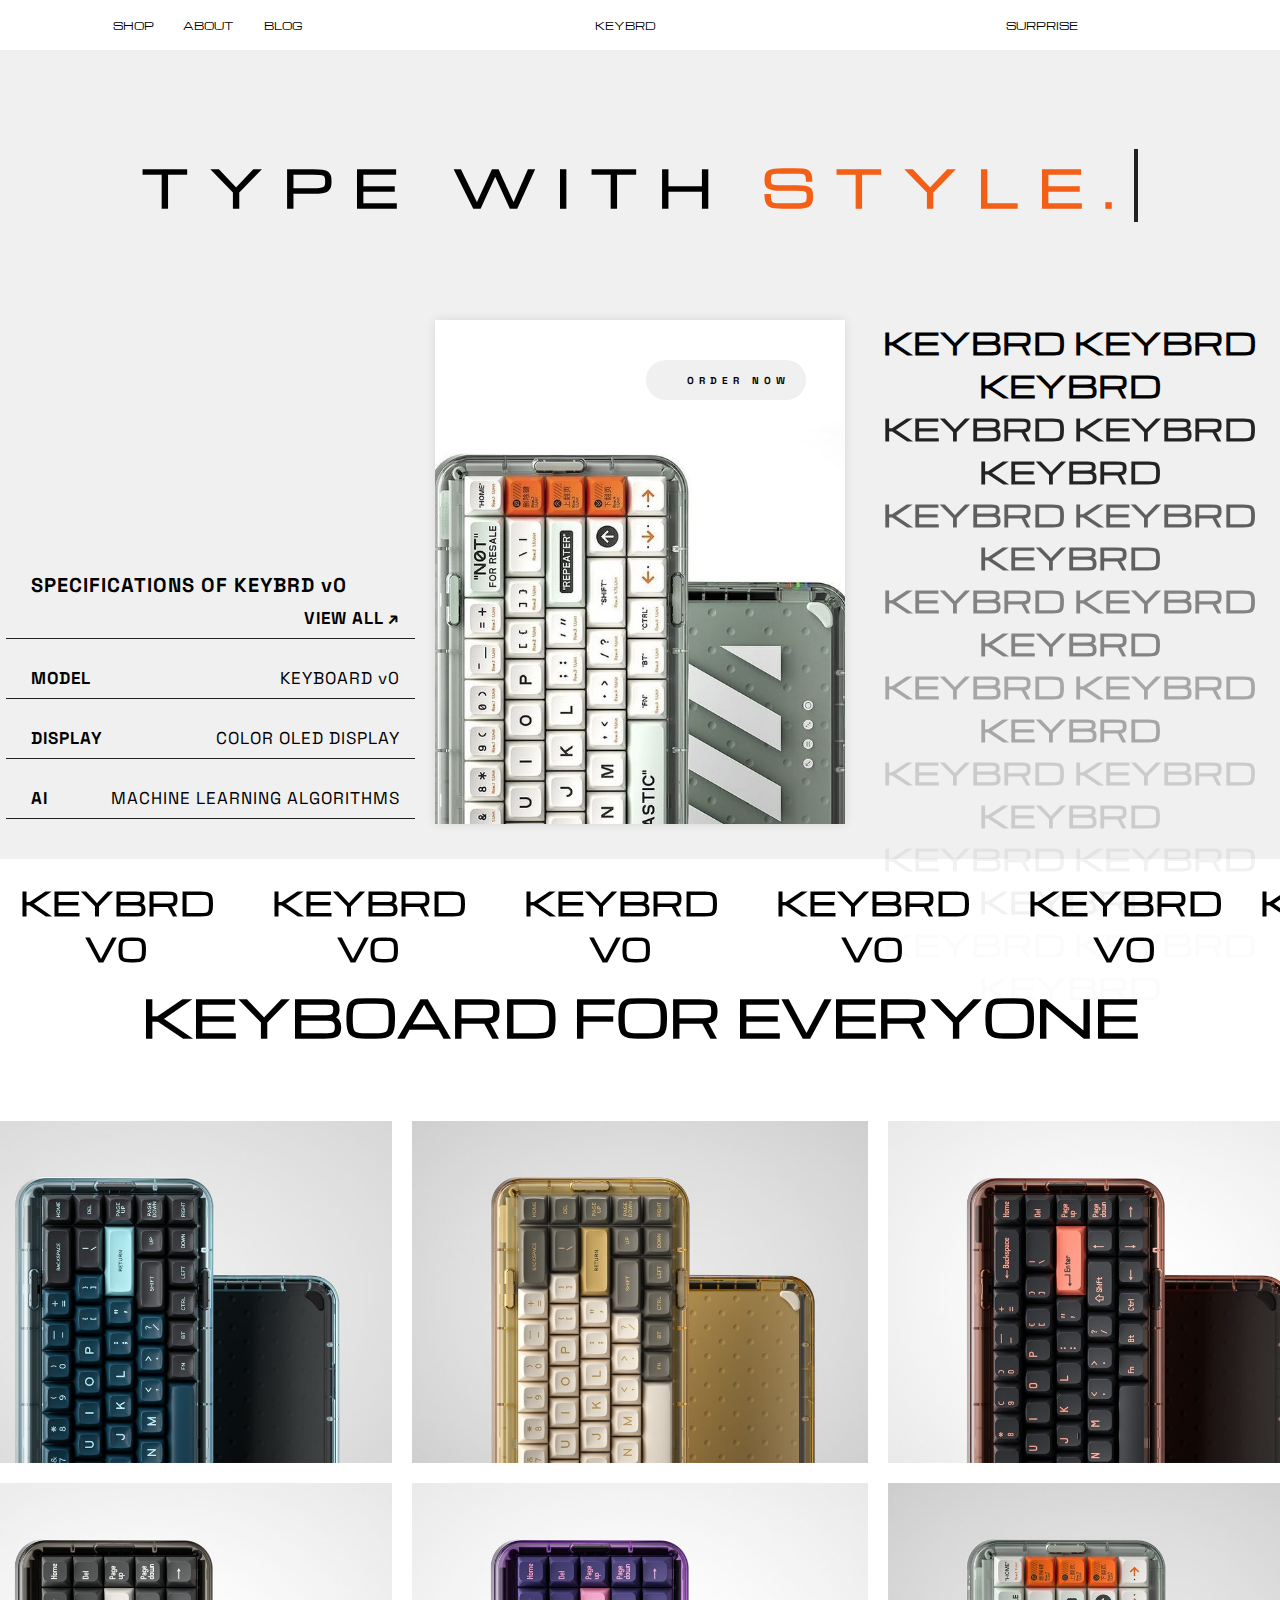
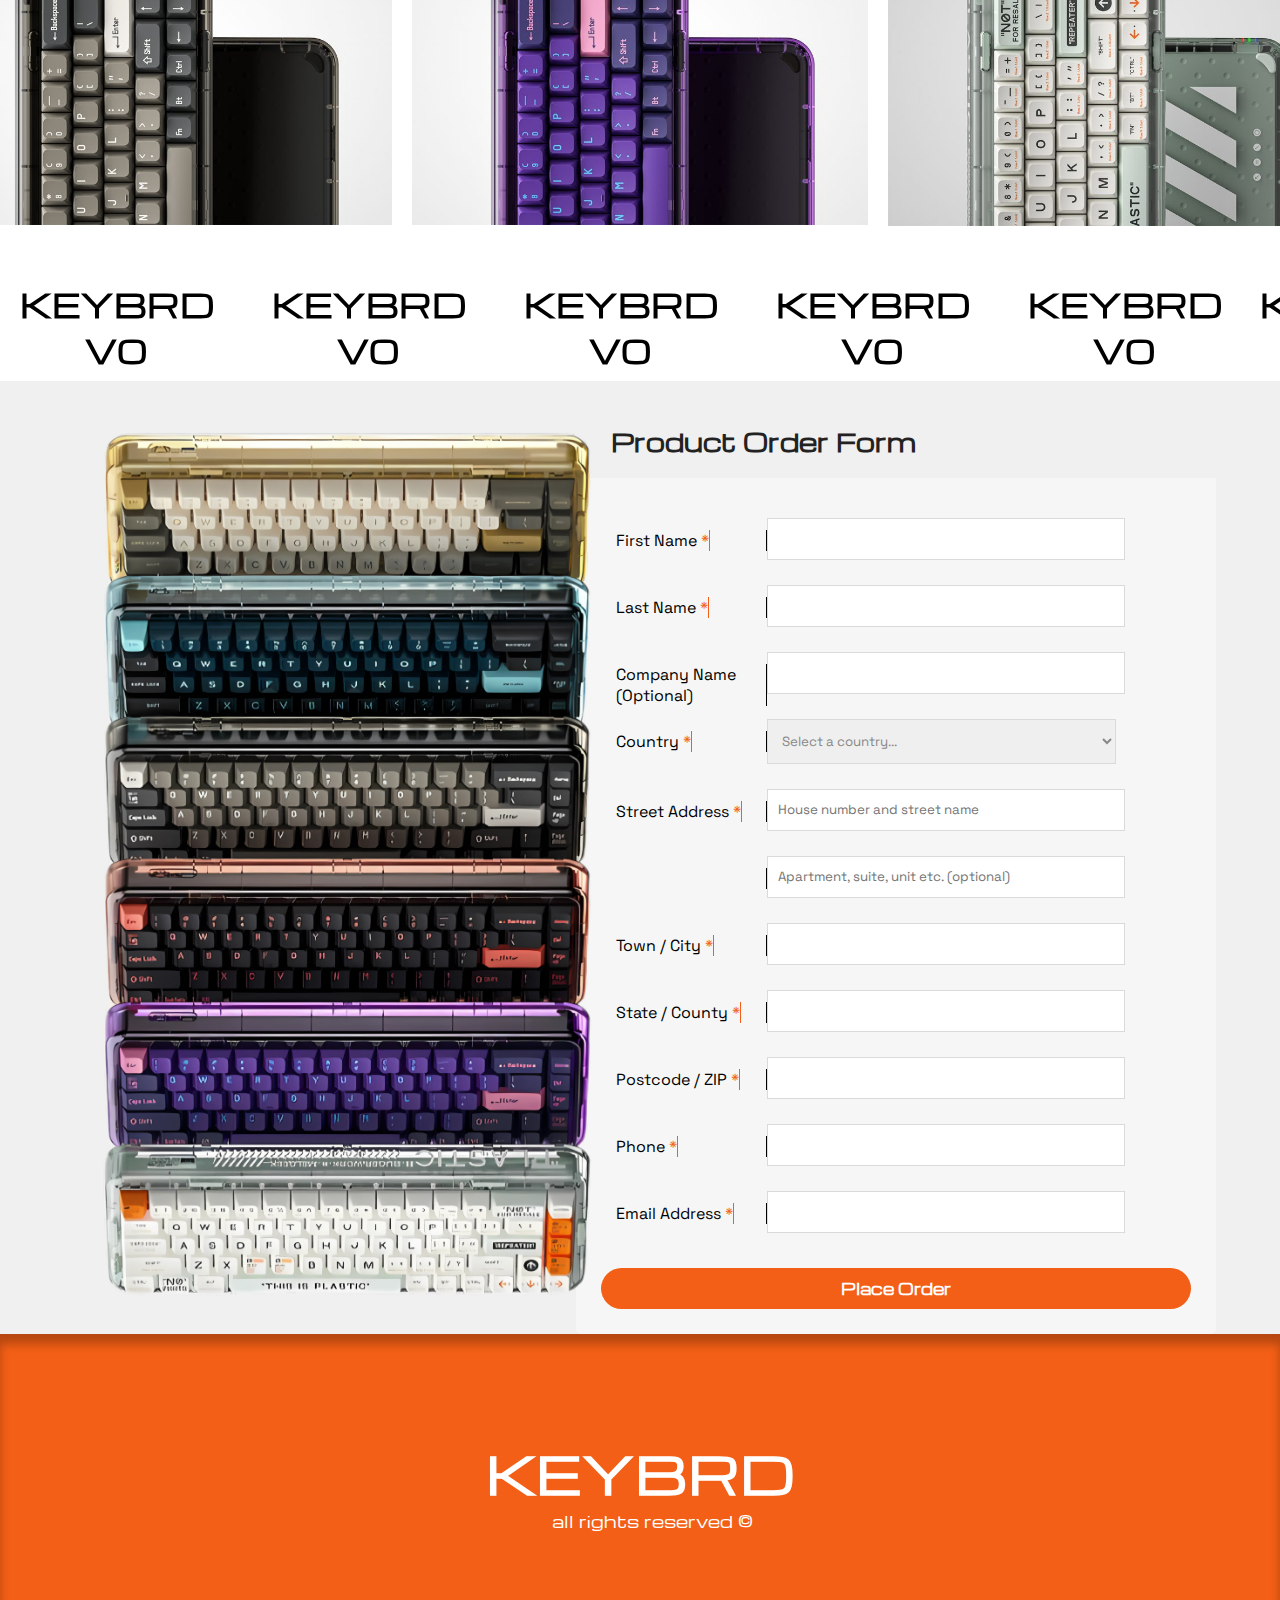
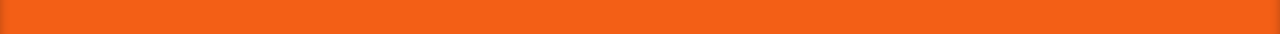
==== index.html @ 3161a787 "Add files via upload" ====
<!DOCTYPE html>
<html lang="en">
<head>
    <meta charset="UTF-8">
    <meta name="viewport" content="width=device-width, initial-scale=1.0">
    <link rel="stylesheet" href="styles/styles.css">
    <link rel="stylesheet" href="styles/carousel.css">
    <link rel="preconnect" href="https://fonts.googleapis.com">
    <link rel="preconnect" href="https://fonts.gstatic.com" crossorigin>
    <link href="https://fonts.googleapis.com/css2?family=Imperial+Script&family=Inter:ital,opsz,wght@0,14..32,100..900;1,14..32,100..900&family=Michroma&family=Parisienne&display=swap" rel="stylesheet">
    <link href="https://fonts.googleapis.com/css2?family=Imperial+Script&family=Inter:ital,opsz,wght@0,14..32,100..900;1,14..32,100..900&family=Michroma&family=Parisienne&family=Space+Grotesk:wght@300..700&display=swap" rel="stylesheet">
    <link rel="stylesheet" href="styles/forms.css">
    <!-- <link rel="stylesheet" href="https://maxcdn.bootstrapcdn.com/bootstrap/3.4.1/css/bootstrap.min.css"> -->
    <!-- <script src="https://ajax.googleapis.com/ajax/libs/jquery/3.7.1/jquery.min.js"></script> -->
    <!-- <script src="https://maxcdn.bootstrapcdn.com/bootstrap/3.4.1/js/bootstrap.min.js"></script> -->


    <title>KEYBRD</title>
</head>
<body>
    <header>
        <nav>
            <div class="nav-left">
                <a href=""><div class="nav-links">Shop</div></a>
                <a href=""><div class="nav-links">About</div></a>
                <a href=""><div class="nav-links">Blog</div></a>
            </div>
            <div class="nav-middle">
                <a href=""><div class="nav-links">keybrd</div></a>
            </div>
            <div class="nav-right">
                <a href=""><div class="nav-links">surprise</div></a>
            </div>
        </nav>
    </header>
    <main>
        <div class="page-one">
            <div class="bento-one bento-main" >
                <h1 class="type-container">
                    <h1>TYPE WITH<ins  href="" class="typewrite" data-period="2000" data-type='[ "STYLE.", "no Effort.", "Confidence.", "Keybrd."]'></ins></h1>                      
                    <span class="wrap"></span>
                  </h1>
            </div>
            <div class="bento-two bento-main">
                <div class="card">
                    <div class="top">

                    </div>
                    <div class="bottom">
                        <p>SPECIFICATIONS OF KEYBRD v0</p>
                        
                        <div class="tables">
                            
                            <div class="col-one">
                                <div class="row">
                                    <p class="left"></p>
                                    <a href=""><p class="right" id="viewLink">VIEW ALL &#8599;</p></a>
                                </div>
                                <div class="row">
                                    <p class="left">MODEL </p>
                                    <p class="right">KEYBOARD v0</p>
                                </div>
                                <div class="row">
                                    <p class="left">DISPLAY</p>
                                    <p class="right">COLOR OLED DISPLAY</p>
                                </div>
                                <div class="row">
                                    <p class="left">AI</p>
                                    <p class="right">MACHINE LEARNING ALGORITHMS</p>
                                </div>                          
                            </div>
                        </div>
                    </div>
                </div>
                <div class="card">
                    <a href="">
                    <div class="order">
                        <p>ORDER NOW</p>
                    </div>
                    </a>
                    <img src="assets/keybrd 1.jpg" alt="">
                    <!-- <img src="assets/keybrd 2.jpg" alt=""> -->
                </div>
                <div class="card">
                    <h1>KEYBRD KEYBRD KEYBRD</h1>
                    <h1>KEYBRD KEYBRD KEYBRD</h1>
                    <h1>KEYBRD KEYBRD KEYBRD</h1>
                    <h1>KEYBRD KEYBRD KEYBRD</h1>
                    <h1>KEYBRD KEYBRD KEYBRD</h1>
                    <h1>KEYBRD KEYBRD KEYBRD</h1>
                    <h1>KEYBRD KEYBRD KEYBRD</h1>
                    <h1>KEYBRD KEYBRD KEYBRD</h1>
                    
                    
                </div>
        </div>
        <div class="page-two">
            <div class="container-one">
                <div class="carousel">
                    <div class="group">
                        <h3 class="cards">KEYBRD V0</h3>
                        <h3 class="cards">KEYBRD V0</h3>
                        <h3 class="cards">KEYBRD V0</h3>
                        <h3 class="cards">KEYBRD V0</h3>
                        <h3 class="cards">KEYBRD V0</h3>
                        
                    </div>
                    <!-- Add `aria-hidden` to hide the duplicated cards from screen readers. -->
                    <div aria-hidden class="group">
                        <h3 class="cards">KEYBRD V0</h3>
                        <h3 class="cards">KEYBRD V0</h3>
                        <h3 class="cards">KEYBRD V0</h3>
                        <h3 class="cards">KEYBRD V0</h3>
                        <h3 class="cards">KEYBRD V0</h3>
                    </div>
                </div>
        </div>
        </div>
        <div class="page-four">
            <div class="circle"></div>
            <h1>keyboard for everyone</h1>
            
            <br><br><br>
            <div class="container">
                <div class="col">
                    <img src="assets/colors/blue.jpg" alt="">
                    <img src="assets/colors/browm.jpg" alt="">
                    <img src="assets/colors/cherry.jpg" alt="">
                </div>
                <div class="col">
                    <img src="assets/colors/gray.jpg" alt="">
                    <img src="assets/colors/purple.jpg" alt="">
                    <img src="assets/colors/white.jpg" alt="">
                </div>
                
            </div>
            <div class="carousel">
                <div class="group">
                    <h3 class="cards">KEYBRD V0</h3>
                    <h3 class="cards">KEYBRD V0</h3>
                    <h3 class="cards">KEYBRD V0</h3>
                    <h3 class="cards">KEYBRD V0</h3>
                    <h3 class="cards">KEYBRD V0</h3>
                    
                </div>
                <!-- Add `aria-hidden` to hide the duplicated cards from screen readers. -->
                <div aria-hidden class="group">
                    <h3 class="cards">KEYBRD V0</h3>
                    <h3 class="cards">KEYBRD V0</h3>
                    <h3 class="cards">KEYBRD V0</h3>
                    <h3 class="cards">KEYBRD V0</h3>
                    <h3 class="cards">KEYBRD V0</h3>
                </div>
            </div>
        </div>
        <br>
        <div class="page-five">
            <div class="photos">
                <img src="assets/colors/all.png" alt="">
            </div>
        <div class="order-form">
            <div class="title">
                <h2>Product Order Form</h2>
            </div>
          <div class="d-flex">
            <form action="" method="">
              <label>
                <span class="fname">First Name <span class="required">*</span></span>
                <input type="text" name="fname">
              </label>
              <label>
                <span class="lname">Last Name <span class="required">*</span></span>
                <input type="text" name="lname">
              </label>
              <label>
                <span>Company Name (Optional)</span>
                <input type="text" name="cn">
              </label>
              <label>
                <span>Country <span class="required">*</span></span>
                <select name="selection">
                  <option value="select">Select a country...</option>
                  <option value="AFG">Afghanistan</option>
                  <option value="ALA">Åland Islands</option>
                  <option value="ALB">Albania</option>
                  <option value="DZA">Algeria</option>
                  <option value="ASM">American Samoa</option>
                  <option value="AND">Andorra</option>
                  <option value="AGO">Angola</option>
                  <option value="AIA">Anguilla</option>
                  <option value="ATA">Antarctica</option>
                  <option value="ATG">Antigua and Barbuda</option>
                  <option value="ARG">Argentina</option>
                  <option value="ARM">Armenia</option>
                  <option value="ABW">Aruba</option>
                  <option value="AUS">Australia</option>
                  <option value="AUT">Austria</option>
                  <option value="AZE">Azerbaijan</option>
                  <option value="BHS">Bahamas</option>
                  <option value="BHR">Bahrain</option>
                  <option value="BGD">Bangladesh</option>
                  <option value="BRB">Barbados</option>
                  <option value="BLR">Belarus</option>
                  <option value="BEL">Belgium</option>
                  <option value="BLZ">Belize</option>
                  <option value="BEN">Benin</option>
                  <option value="BMU">Bermuda</option>
                  <option value="BTN">Bhutan</option>
                  <option value="BOL">Bolivia, Plurinational State of</option>
                  <option value="BES">Bonaire, Sint Eustatius and Saba</option>
                  <option value="BIH">Bosnia and Herzegovina</option>
                  <option value="BWA">Botswana</option>
                  <option value="BVT">Bouvet Island</option>
                  <option value="BRA">Brazil</option>
                  <option value="IOT">British Indian Ocean Territory</option>
                  <option value="BRN">Brunei Darussalam</option>
                  <option value="BGR">Bulgaria</option>
                  <option value="BFA">Burkina Faso</option>
                  <option value="BDI">Burundi</option>
                  <option value="KHM">Cambodia</option>
                  <option value="CMR">Cameroon</option>
                  <option value="CAN">Canada</option>
                  <option value="CPV">Cape Verde</option>
                  <option value="CYM">Cayman Islands</option>
                  <option value="CAF">Central African Republic</option>
                  <option value="TCD">Chad</option>
                  <option value="CHL">Chile</option>
                  <option value="CHN">China</option>
                  <option value="CXR">Christmas Island</option>
                  <option value="CCK">Cocos (Keeling) Islands</option>
                  <option value="COL">Colombia</option>
                  <option value="COM">Comoros</option>
                  <option value="COG">Congo</option>
                  <option value="COD">Congo, the Democratic Republic of the</option>
                  <option value="COK">Cook Islands</option>
                  <option value="CRI">Costa Rica</option>
                  <option value="CIV">Côte d'Ivoire</option>
                  <option value="HRV">Croatia</option>
                  <option value="CUB">Cuba</option>
                  <option value="CUW">Curaçao</option>
                  <option value="CYP">Cyprus</option>
                  <option value="CZE">Czech Republic</option>
                  <option value="DNK">Denmark</option>
                  <option value="DJI">Djibouti</option>
                  <option value="DMA">Dominica</option>
                  <option value="DOM">Dominican Republic</option>
                  <option value="ECU">Ecuador</option>
                  <option value="EGY">Egypt</option>
                  <option value="SLV">El Salvador</option>
                  <option value="GNQ">Equatorial Guinea</option>
                  <option value="ERI">Eritrea</option>
                  <option value="EST">Estonia</option>
                  <option value="ETH">Ethiopia</option>
                  <option value="FLK">Falkland Islands (Malvinas)</option>
                  <option value="FRO">Faroe Islands</option>
                  <option value="FJI">Fiji</option>
                  <option value="FIN">Finland</option>
                  <option value="FRA">France</option>
                  <option value="GUF">French Guiana</option>
                  <option value="PYF">French Polynesia</option>
                  <option value="ATF">French Southern Territories</option>
                  <option value="GAB">Gabon</option>
                  <option value="GMB">Gambia</option>
                  <option value="GEO">Georgia</option>
                  <option value="DEU">Germany</option>
                  <option value="GHA">Ghana</option>
                  <option value="GIB">Gibraltar</option>
                  <option value="GRC">Greece</option>
                  <option value="GRL">Greenland</option>
                  <option value="GRD">Grenada</option>
                  <option value="GLP">Guadeloupe</option>
                  <option value="GUM">Guam</option>
                  <option value="GTM">Guatemala</option>
                  <option value="GGY">Guernsey</option>
                  <option value="GIN">Guinea</option>
                  <option value="GNB">Guinea-Bissau</option>
                  <option value="GUY">Guyana</option>
                  <option value="HTI">Haiti</option>
                  <option value="HMD">Heard Island and McDonald Islands</option>
                  <option value="VAT">Holy See (Vatican City State)</option>
                  <option value="HND">Honduras</option>
                  <option value="HKG">Hong Kong</option>
                  <option value="HUN">Hungary</option>
                  <option value="ISL">Iceland</option>
                  <option value="IND">India</option>
                  <option value="IDN">Indonesia</option>
                  <option value="IRN">Iran, Islamic Republic of</option>
                  <option value="IRQ">Iraq</option>
                  <option value="IRL">Ireland</option>
                  <option value="IMN">Isle of Man</option>
                  <option value="ISR">Israel</option>
                  <option value="ITA">Italy</option>
                  <option value="JAM">Jamaica</option>
                  <option value="JPN">Japan</option>
                  <option value="JEY">Jersey</option>
                  <option value="JOR">Jordan</option>
                  <option value="KAZ">Kazakhstan</option>
                  <option value="KEN">Kenya</option>
                  <option value="KIR">Kiribati</option>
                  <option value="PRK">Korea, Democratic People's Republic of</option>
                  <option value="KOR">Korea, Republic of</option>
                  <option value="KWT">Kuwait</option>
                  <option value="KGZ">Kyrgyzstan</option>
                  <option value="LAO">Lao People's Democratic Republic</option>
                  <option value="LVA">Latvia</option>
                  <option value="LBN">Lebanon</option>
                  <option value="LSO">Lesotho</option>
                  <option value="LBR">Liberia</option>
                  <option value="LBY">Libya</option>
                  <option value="LIE">Liechtenstein</option>
                  <option value="LTU">Lithuania</option>
                  <option value="LUX">Luxembourg</option>
                  <option value="MAC">Macao</option>
                  <option value="MKD">Macedonia, the former Yugoslav Republic of</option>
                  <option value="MDG">Madagascar</option>
                  <option value="MWI">Malawi</option>
                  <option value="MYS">Malaysia</option>
                  <option value="MDV">Maldives</option>
                  <option value="MLI">Mali</option>
                  <option value="MLT">Malta</option>
                  <option value="MHL">Marshall Islands</option>
                  <option value="MTQ">Martinique</option>
                  <option value="MRT">Mauritania</option>
                  <option value="MUS">Mauritius</option>
                  <option value="MYT">Mayotte</option>
                  <option value="MEX">Mexico</option>
                  <option value="FSM">Micronesia, Federated States of</option>
                  <option value="MDA">Moldova, Republic of</option>
                  <option value="MCO">Monaco</option>
                  <option value="MNG">Mongolia</option>
                  <option value="MNE">Montenegro</option>
                  <option value="MSR">Montserrat</option>
                  <option value="MAR">Morocco</option>
                  <option value="MOZ">Mozambique</option>
                  <option value="MMR">Myanmar</option>
                  <option value="NAM">Namibia</option>
                  <option value="NRU">Nauru</option>
                  <option value="NPL">Nepal</option>
                  <option value="NLD">Netherlands</option>
                  <option value="NCL">New Caledonia</option>
                  <option value="NZL">New Zealand</option>
                  <option value="NIC">Nicaragua</option>
                  <option value="NER">Niger</option>
                  <option value="NGA">Nigeria</option>
                  <option value="NIU">Niue</option>
                  <option value="NFK">Norfolk Island</option>
                  <option value="MNP">Northern Mariana Islands</option>
                  <option value="NOR">Norway</option>
                  <option value="OMN">Oman</option>
                  <option value="PAK">Pakistan</option>
                  <option value="PLW">Palau</option>
                  <option value="PSE">Palestinian Territory, Occupied</option>
                  <option value="PAN">Panama</option>
                  <option value="PNG">Papua New Guinea</option>
                  <option value="PRY">Paraguay</option>
                  <option value="PER">Peru</option>
                  <option value="PHL">Philippines</option>
                  <option value="PCN">Pitcairn</option>
                  <option value="POL">Poland</option>
                  <option value="PRT">Portugal</option>
                  <option value="PRI">Puerto Rico</option>
                  <option value="QAT">Qatar</option>
                  <option value="REU">Réunion</option>
                  <option value="ROU">Romania</option>
                  <option value="RUS">Russian Federation</option>
                  <option value="RWA">Rwanda</option>
                  <option value="BLM">Saint Barthélemy</option>
                  <option value="SHN">Saint Helena, Ascension and Tristan da Cunha</option>
                  <option value="KNA">Saint Kitts and Nevis</option>
                  <option value="LCA">Saint Lucia</option>
                  <option value="MAF">Saint Martin (French part)</option>
                  <option value="SPM">Saint Pierre and Miquelon</option>
                  <option value="VCT">Saint Vincent and the Grenadines</option>
                  <option value="WSM">Samoa</option>
                  <option value="SMR">San Marino</option>
                  <option value="STP">Sao Tome and Principe</option>
                  <option value="SAU">Saudi Arabia</option>
                  <option value="SEN">Senegal</option>
                  <option value="SRB">Serbia</option>
                  <option value="SYC">Seychelles</option>
                  <option value="SLE">Sierra Leone</option>
                  <option value="SGP">Singapore</option>
                  <option value="SXM">Sint Maarten (Dutch part)</option>
                  <option value="SVK">Slovakia</option>
                  <option value="SVN">Slovenia</option>
                  <option value="SLB">Solomon Islands</option>
                  <option value="SOM">Somalia</option>
                  <option value="ZAF">South Africa</option>
                  <option value="SGS">South Georgia and the South Sandwich Islands</option>
                  <option value="SSD">South Sudan</option>
                  <option value="ESP">Spain</option>
                  <option value="LKA">Sri Lanka</option>
                  <option value="SDN">Sudan</option>
                  <option value="SUR">Suriname</option>
                  <option value="SJM">Svalbard and Jan Mayen</option>
                  <option value="SWZ">Swaziland</option>
                  <option value="SWE">Sweden</option>
                  <option value="CHE">Switzerland</option>
                  <option value="SYR">Syrian Arab Republic</option>
                  <option value="TWN">Taiwan, Province of China</option>
                  <option value="TJK">Tajikistan</option>
                  <option value="TZA">Tanzania, United Republic of</option>
                  <option value="THA">Thailand</option>
                  <option value="TLS">Timor-Leste</option>
                  <option value="TGO">Togo</option>
                  <option value="TKL">Tokelau</option>
                  <option value="TON">Tonga</option>
                  <option value="TTO">Trinidad and Tobago</option>
                  <option value="TUN">Tunisia</option>
                  <option value="TUR">Turkey</option>
                  <option value="TKM">Turkmenistan</option>
                  <option value="TCA">Turks and Caicos Islands</option>
                  <option value="TUV">Tuvalu</option>
                  <option value="UGA">Uganda</option>
                  <option value="UKR">Ukraine</option>
                  <option value="ARE">United Arab Emirates</option>
                  <option value="GBR">United Kingdom</option>
                  <option value="USA">United States</option>
                  <option value="UMI">United States Minor Outlying Islands</option>
                  <option value="URY">Uruguay</option>
                  <option value="UZB">Uzbekistan</option>
                  <option value="VUT">Vanuatu</option>
                  <option value="VEN">Venezuela, Bolivarian Republic of</option>
                  <option value="VNM">Viet Nam</option>
                  <option value="VGB">Virgin Islands, British</option>
                  <option value="VIR">Virgin Islands, U.S.</option>
                  <option value="WLF">Wallis and Futuna</option>
                  <option value="ESH">Western Sahara</option>
                  <option value="YEM">Yemen</option>
                  <option value="ZMB">Zambia</option>
                  <option value="ZWE">Zimbabwe</option>
                </select>
              </label>
              <label>
                <span>Street Address <span class="required">*</span></span>
                <input type="text" name="houseadd" placeholder="House number and street name" required>
              </label>
              <label>
                <span>&nbsp;</span>
                <input type="text" name="apartment" placeholder="Apartment, suite, unit etc. (optional)">
              </label>
              <label>
                <span>Town / City <span class="required">*</span></span>
                <input type="text" name="city"> 
              </label>
              <label>
                <span>State / County <span class="required">*</span></span>
                <input type="text" name="city"> 
              </label>
              <label>
                <span>Postcode / ZIP <span class="required">*</span></span>
                <input type="text" name="city"> 
              </label>
              <label>
                <span>Phone <span class="required">*</span></span>
                <input type="tel" name="city"> 
              </label>
              <label>
                <span>Email Address <span class="required">*</span></span>
                <input type="email" name="city"> 
              </label>

              <button type="button">Place Order</button>
            </form>
           
           </div>
        </div>
    </div>

    </main>
    <footer>
        <h1>KEYBRD</h1>
        <P>all rights reserved &#169;</P>
    </footer>
</body>

    <script src="js/type.js">
        
    </script>
</html>
---- styles/styles.css ----
* {
    margin: 0;
    padding: 0;
    font-family: Michroma;
}

body {
    padding: 0;
    margin: 0;
    overflow-x: hidden;
}

nav {
    display: flex;
    justify-content: space-between;
    align-items: center;
    height: 50px;
    width: 100vw;
    position: sticky;
    

}

.nav-middle, .nav-left, .nav-right {
    /* flex: 1 1 0; */
    display: flex;
    justify-content: center;
    align-items: center;
    width: 33vw;
    /* background-color: yellow; */
}

.nav-left {
    display: flex;
    gap: 5px;
    justify-content: center;
}

.nav-right {
    justify-content: center;
    margin-right: 30px;
}

.nav-links {
    height: 30px;
    width: 70px;
    /* background-color: red; */
    border-radius: 100px;
    display: flex;
    justify-content: center;
    align-items: center;
}



a {
    text-decoration: none;
    color: black;
    text-transform:uppercase;
    font-family: Michroma;
    font-size: 10px;
    text-align: center;
}

main {
    /* background-color: red; */
    background-color: #f0f0f0;
    width: auto;
}

.bento-main {
    display: flex;
    height: 40vh;
    width: auto;
    /* background-color: yellow; */
    font-size: 50px;
    /* word-spacing: 50px; */
    letter-spacing: 20px;
    justify-content: center;
    align-items: center;
}

.bento-one {
    height: 30vh;
}


h1 {
    /* font-size: 5em; */
    /* color: white; */
    text-transform: uppercase;
    font-size: 4vw;
    text-align: center;
  }
  
  span {
    border-right: .05em solid;
    animation: caret 1s steps(1) infinite;
  }
  
.wrap {
    font-family: michroma;
}


.typewrite {
    margin-left: 30px;
    
}

.bento-two {
    height: 56vh;
    /* background-color: blue; */
    display: flex;
    gap: 20px;
    display: flex;
    align-items: flex-start;

    
}

.card {
    height: 100%;
    max-height: 1000px;
    width: 32%;
    display: flex;
    flex-direction: column;
        
    background-color: yellow;

    &:nth-child(1), &:nth-child(3) {
        background-color: #f0f0f0;
        /* width: 25%; */
    }

    &:nth-child(2) {
        box-shadow: 0px 0px 10px rgba(0, 0, 0, 0.1);
        /* width: ; */
    }

    &:nth-child(3) h1 {
        display: flex;
        font-size: 30px;
        letter-spacing: 0;
        text-align: center;
        
    }
}

.card h1 {

    &:nth-child(1) {
        opacity: 1;
    }

    &:nth-child(2) {
        opacity: 0.85;
    }
    &:nth-child(3) {
        opacity: 0.6;
    }
    &:nth-child(4) {
        opacity: 0.45;
    }
    &:nth-child(5) {
        opacity: 0.30;
    }

    &:nth-child(6) {
        opacity: 0.15;
    }
    &:nth-child(7) {
        opacity: 0.05;
    }
    &:nth-child(8) {
        opacity: 0.01;
    }
}

ins {
    text-decoration: none;
    color: #f35f16;
    
}

.bento-main p {
    font-family: Space Grotesk;
    font-size: 20px;
    letter-spacing: 1px;
    font-weight: bolder;
}

.top {
    height: 50%;
    width: 100%;
    display: flex;
}

.bottom {
    height: 50%;
    width: 100%;
    
    
    /* background-color: yellow; */
}

.bottom a p {
    font-size: 15px;
    text-align: end;
}

.tables {
    display: flex;
    width: 100%;
}

.col-one {
    width: 100%;
    display: flex;
    flex-direction: column;
    gap: 20px;
    height: 100%;
}

.row {
    display: flex;
    justify-content: space-between;
    align-items: center;
    box-shadow: 0px 1px 0 #222;
    height: 40px;
    padding-right: 15px;
}

.row .right {
    font-weight: 400;
}

#viewLink {
    font-size: 17px;
    font-weight: 900;
}

.card img {
    object-fit: cover;
    height: 100%;
    
    
}

.row p {
    font-size: 17px;
    
}

.order {
    display: flex;
    position: absolute;
    right: 37vw;
    top: 40vh;
    height: 40px;
    width: 160px;
    background-color: #f0f0f0;
    align-items: center;
    justify-content: space-around;
    border-radius: 100px;
    
}


.order-form {
    width: 50vw;
}

.order p {
    font-size: 10px;
    letter-spacing: 5px;
}

.page-two{
    background-color: white;
    
}

.container {
    display: flex;
    flex-direction: column;
    gap: 20px;
}

.col {
    display: flex;
    justify-content: center;
    align-items: center;
    gap: 20px;
}

.col img {
    width:40%;
}

.page-five {
    display: flex;
    /* padding: 100px; */
    align-items: center;
    justify-content: center;
}

.photos {
    width: 40vw;
    height: auto;
    display: flex;
    align-items: flex-end;
}

.photos img {
    object-fit: contain;
    height: 100vh;
    transform: rotate(180deg);
    
}

span, .order-form p, input, td, th, select {
    font-family: space grotesk;
}

.circle {
    height: 150vh;
    width: 150vh;
    position: absolute;
    z-index: -1;
    background: rgb(251, 122, 63);
    background: linear-gradient(49deg, rgb(251, 154, 63) 0%, rgb(255, 113, 18) 100%);
    border-radius: 100%;
    translate: 20% -25%;
    box-shadow: 0px 0px 100px 1px rgba(0, 0, 0, 0.5);
    filter: blur(50px);
}

.page-four {
    background-color: white;
}



footer {
    z-index: -1;
    background-color: #f35f16;
    height: 300px;
    box-shadow: inset 0 10px 10px rgba(0, 0, 0, 0.25);
    display: flex;
    flex-direction: column;
    justify-content: center;
    align-items: center;
    color: white;
}

h3 {
    text-align: center;
}
---- styles/carousel.css ----
.carousel {
    max-width: 100vw;
    overflow: hidden;
    display: flex;
    flex: 0 0 100%;
    /* border-radius: 100px 100px 0 0 ; */
    /* transform: scale(0.98); */
    flex-grow: 1;
    margin-top: 35px;
  }

 .cards {
    width: 15vw;
    color: black;
    /* border-radius: 24px; */
    /* box-shadow: rgba(0, 0, 0, 10%) 5px 5px 20px 0; */
    padding: 20px;
    font-size: xx-large;
    justify-content: center;
    align-items: center;
    min-height: 80px;
    height: 80px;


    

  }

  .group {
    display: flex;
    gap: 20px;
    /* Add padding to the right to create a gap between the last and first card. */
    /* padding-right: 20px; */
  }

  .group {
    /* ... */
    will-change: transform; /* We should be nice to the browser - let it know what we're going to animate. */
    animation: scrolling 20s linear infinite;
  }

  @keyframes scrolling {
    0% {
      transform: translateX(0);
    }
    100% {
      transform: translateX(-100%);
    }
  }
---- styles/forms.css ----
@import url('https://fonts.googleapis.com/css?family=Roboto+Condensed:400,700');


.container{
  width: 100%;
  padding-right: 15px;
  padding-left: 15px;
  margin-right: auto;
  margin-left: auto;
}
@media (min-width: 1200px)
{
  .container{
    max-width: 1140px;
  }
}
.d-flex{
  display: flex;
  flex-direction: row;
  background: #f6f6f6;
  border-radius: 0 0 5px 5px;
  padding: 25px;
}
form{
  flex: 4;
}
.Yorder{
  flex: 2;
}
.title{
  /* background: -webkit-gradient(linear, left top, right bottom, color-stop(0, #5195A8), color-stop(100, #70EAFF));
  background: -moz-linear-gradient(top left, #5195A8 0%, #70EAFF 100%);
  background: -ms-linear-gradient(top left, #5195A8 0%, #70EAFF 100%);
  background: -o-linear-gradient(top left, #5195A8 0%, #70EAFF 100%);
  background: linear-gradient(to bottom right, #5195A8 0%, #70EAFF 100%);
  border-radius:5px 5px 0 0 ; */
  padding: 20px;
  color: #222;
}
h2{
  margin: 0;
  padding-left: 15px; 
}
.required{
  color: #f35f16;
}
label, table{
  display: block;
  margin: 15px;
}
label>span{
  float: left;
  width: 25%;
  margin-top: 12px;
  padding-right: 10px;
}
input[type="text"], input[type="tel"], input[type="email"], select
{
  width: 60%;
  height: 30px;
  padding: 5px 10px;
  margin-bottom: 10px;
  border: 1px solid #dadada;
  color: #888;
}
select{
  width: 62.4%;
  height: 45px;
  padding: 5px 10px;
  margin-bottom: 10px;
}
.Yorder{
  margin-top: 15px;
  height: 600px;
  padding: 20px;
  border: 1px solid #dadada;
}
table{
  margin: 0;
  padding: 0;
}
th{
  border-bottom: 1px solid #dadada;
  padding: 10px 0;
}
tr>td:nth-child(1){
  text-align: left;
  color: #2d2d2a;
}
tr>td:nth-child(2){
  text-align: right;
  color: #f35f16;
}
td{
  border-bottom: 1px solid #dadada;
  padding: 25px 25px 25px 0;
}

p{
  /* display: block;
  color: #888;
  margin: 0; */
  padding-left: 25px;
}
.Yorder>div{
  padding: 15px 0; 
}

button{
  width: 100%;
  margin-top: 10px;
  padding: 10px;
  border: none;
  border-radius: 30px;
  background: #f35f16;
  color: #fff;
  font-size: 15px;
  font-weight: bold;
}
button:hover{
  cursor: pointer;
  background: #f35f16;
}
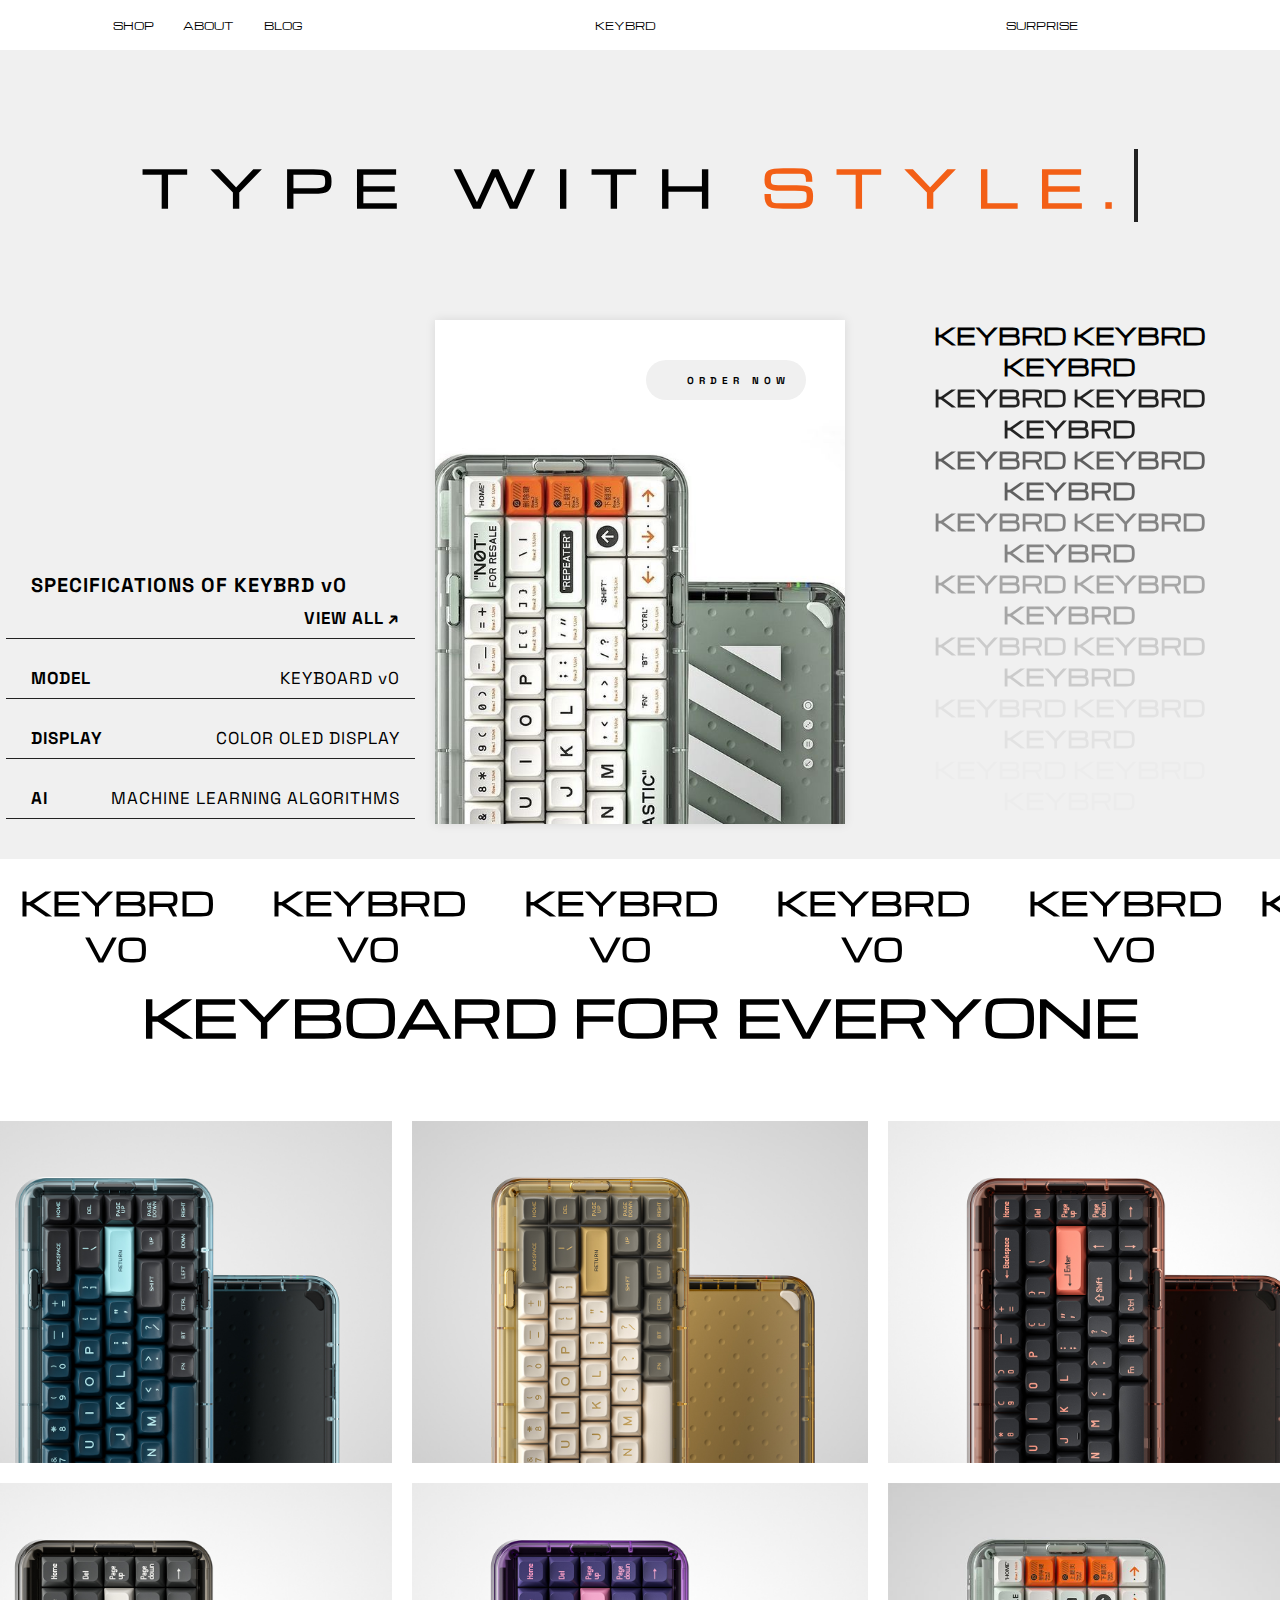
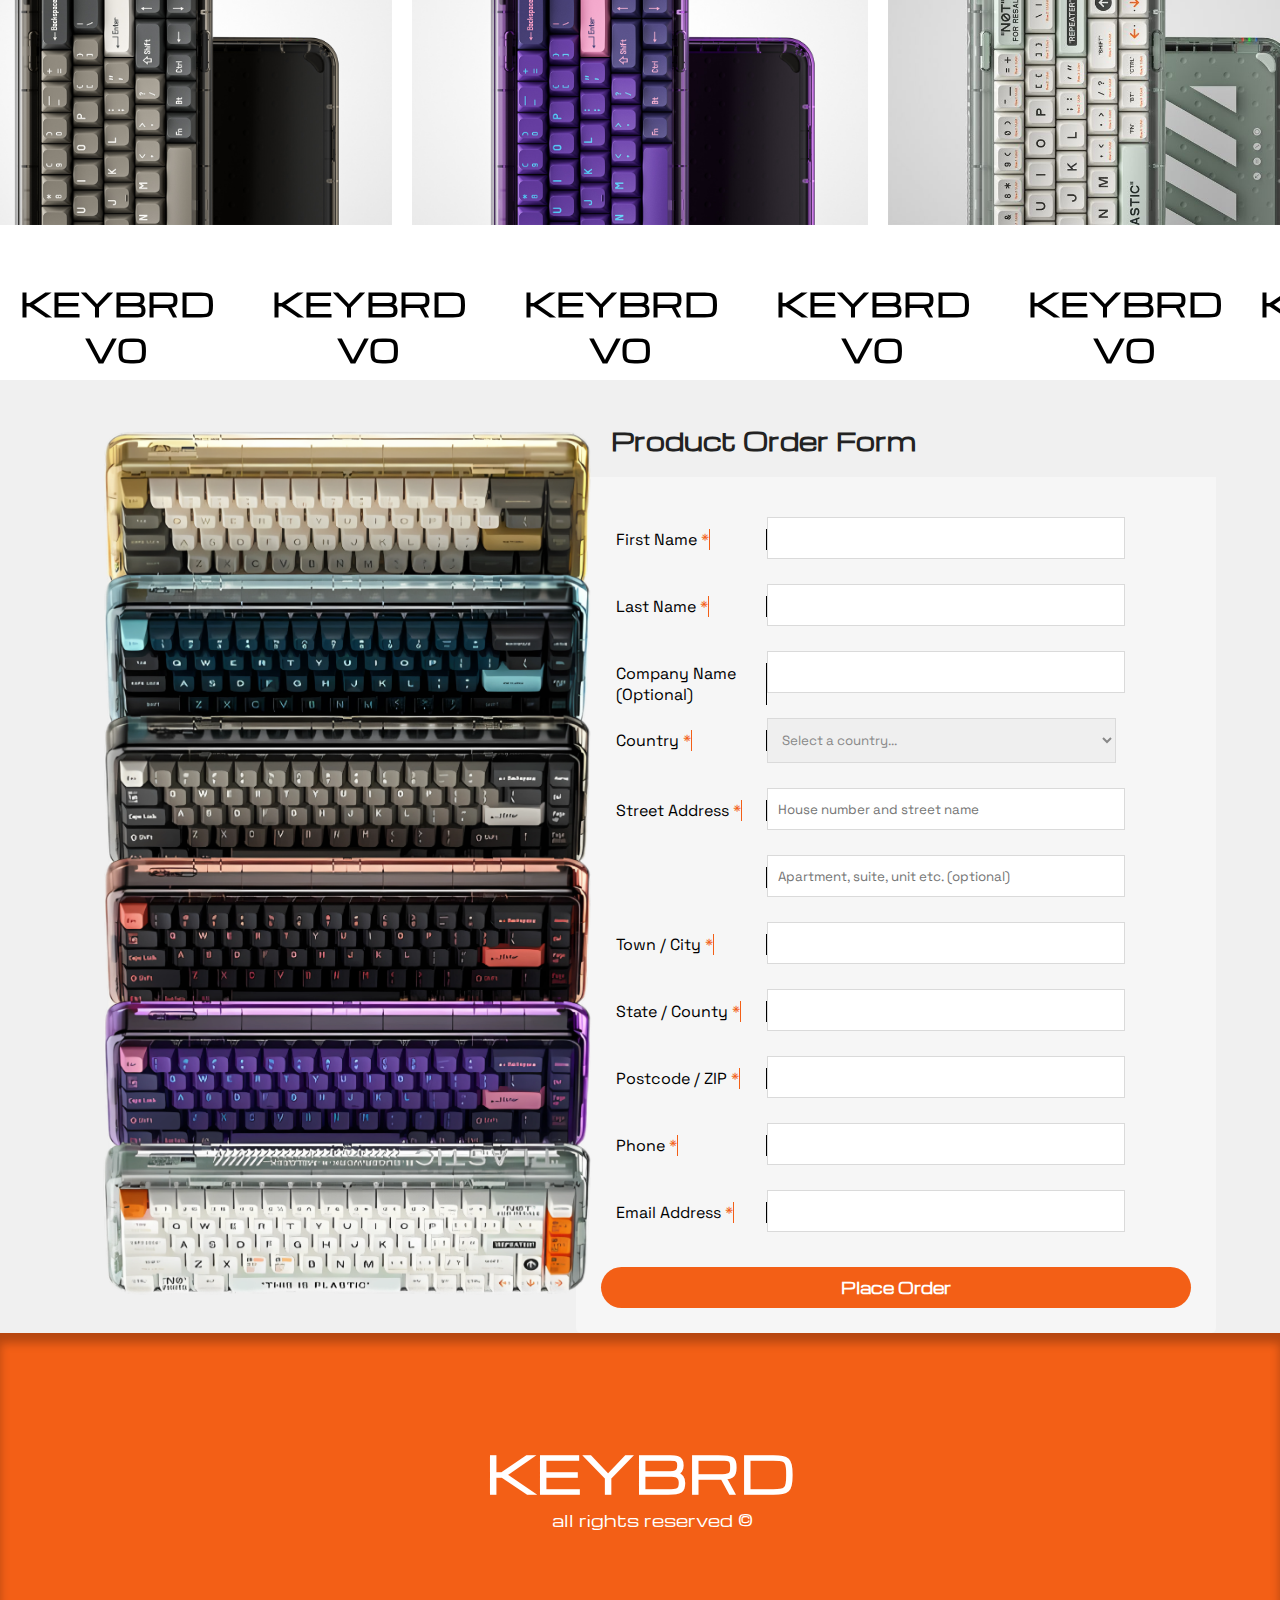
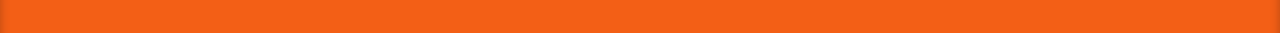
==== commit d8f1368f: "more stuffs" ====
--- a/index.html
+++ b/index.html
@@ -21,12 +21,12 @@
     <header>
         <nav>
             <div class="nav-left">
-                <a href=""><div class="nav-links">Shop</div></a>
-                <a href=""><div class="nav-links">About</div></a>
+                <a href="index.html"><div class="nav-links active">Shop</div></a>
+                <a href="about.html"><div class="nav-links">About</div></a>
                 <a href=""><div class="nav-links">Blog</div></a>
             </div>
             <div class="nav-middle">
-                <a href=""><div class="nav-links">keybrd</div></a>
+                <a href=""><div class="nav-links keybrd">keybrd</div></a>
             </div>
             <div class="nav-right">
                 <a href=""><div class="nav-links">surprise</div></a>
--- a/styles/styles.css
+++ b/styles/styles.css
@@ -140,7 +140,7 @@
 
     &:nth-child(3) h1 {
         display: flex;
-        font-size: 30px;
+        font-size: 1.69VW;
         letter-spacing: 0;
         text-align: center;
         
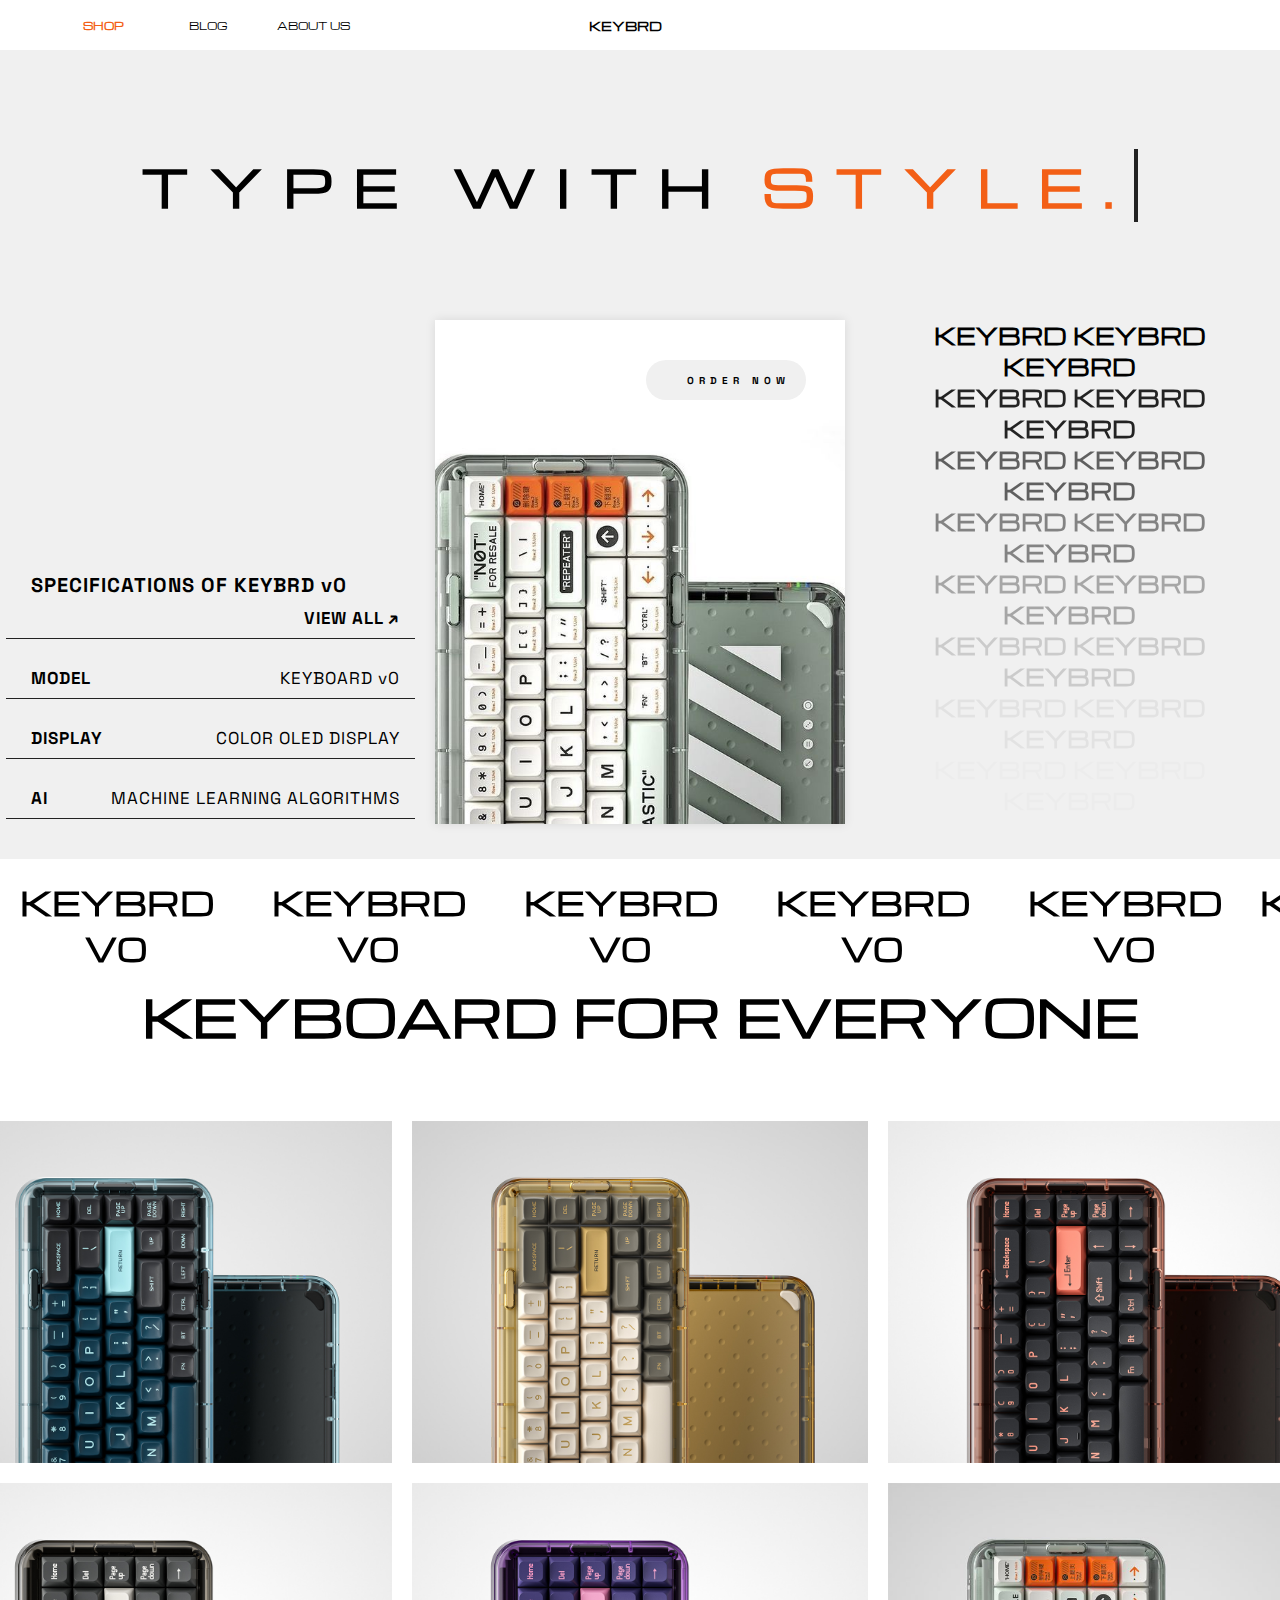
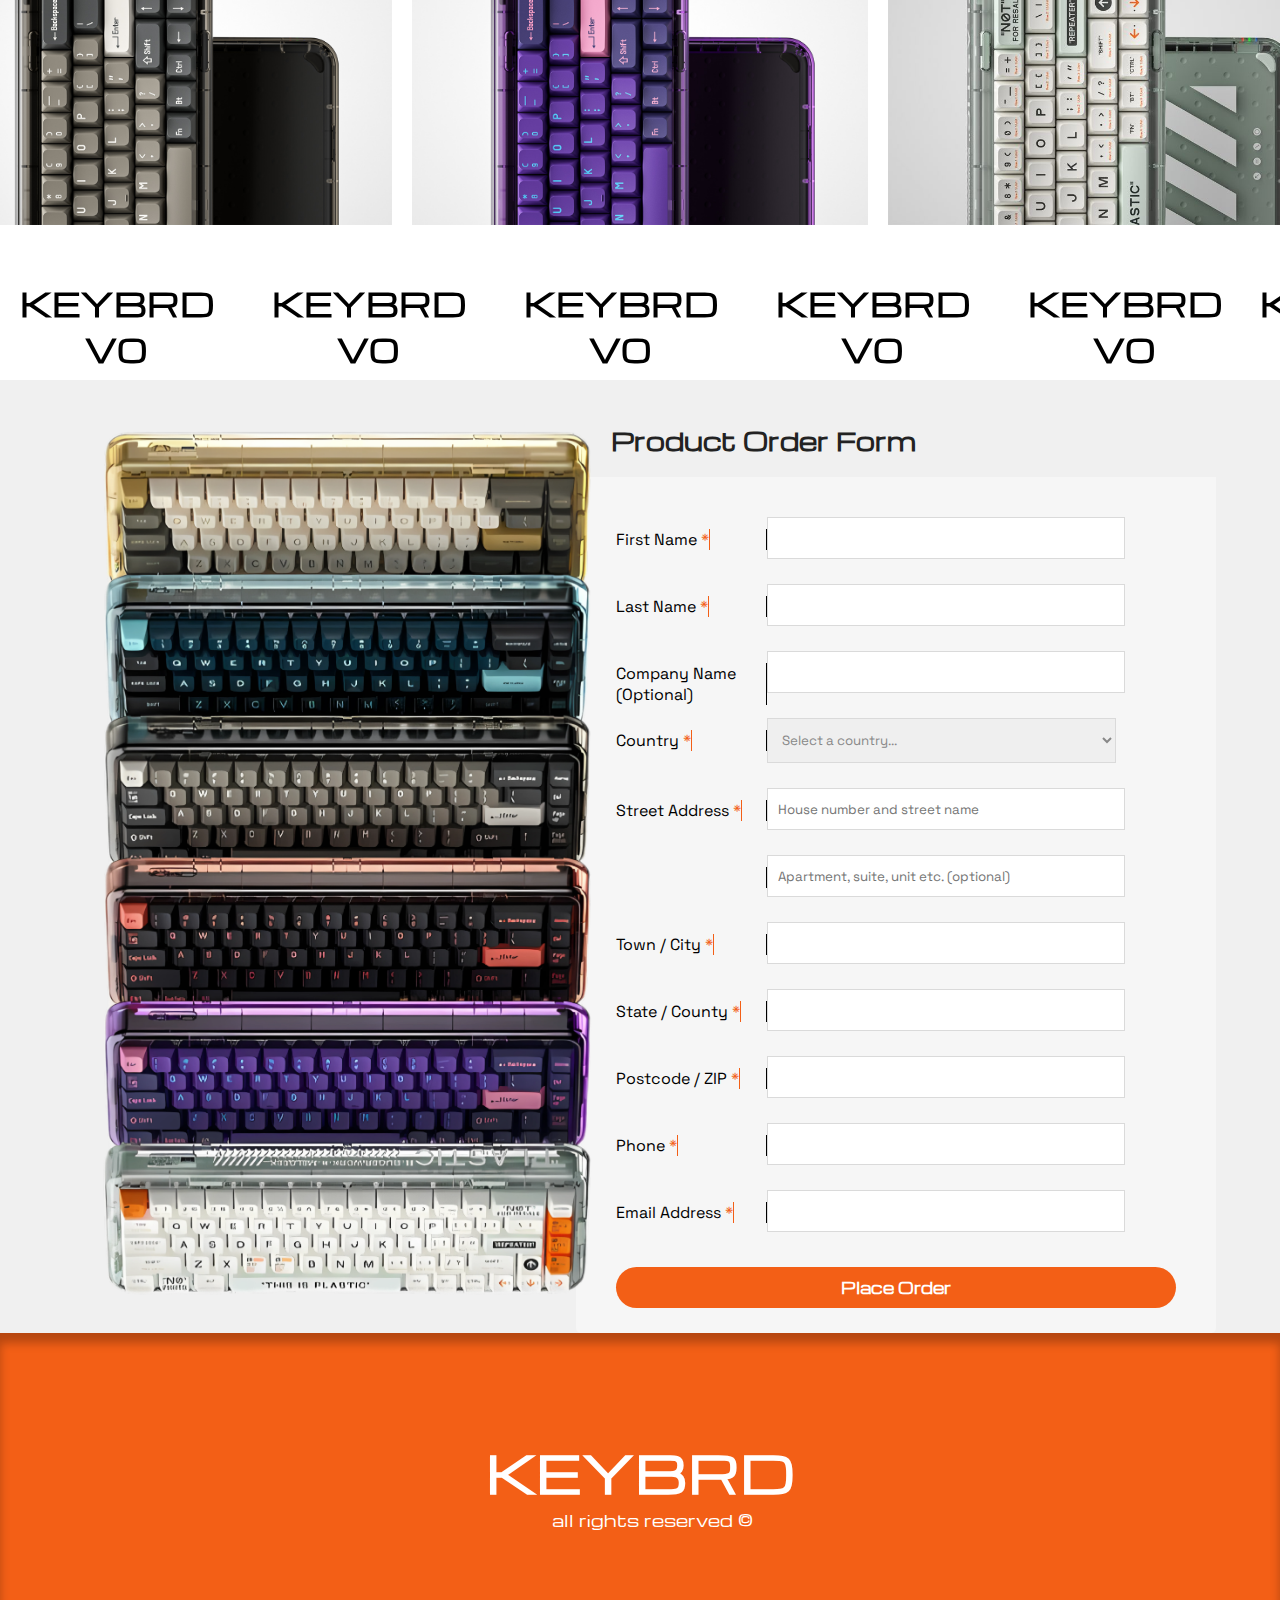
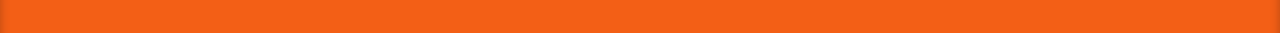
==== commit 643bb94c: "final touches" ====
--- a/index.html
+++ b/index.html
@@ -10,6 +10,7 @@
     <link href="https://fonts.googleapis.com/css2?family=Imperial+Script&family=Inter:ital,opsz,wght@0,14..32,100..900;1,14..32,100..900&family=Michroma&family=Parisienne&display=swap" rel="stylesheet">
     <link href="https://fonts.googleapis.com/css2?family=Imperial+Script&family=Inter:ital,opsz,wght@0,14..32,100..900;1,14..32,100..900&family=Michroma&family=Parisienne&family=Space+Grotesk:wght@300..700&display=swap" rel="stylesheet">
     <link rel="stylesheet" href="styles/forms.css">
+    <link rel="icon" type="image/x-icon" href="/favicon/favicon.ico">
     <!-- <link rel="stylesheet" href="https://maxcdn.bootstrapcdn.com/bootstrap/3.4.1/css/bootstrap.min.css"> -->
     <!-- <script src="https://ajax.googleapis.com/ajax/libs/jquery/3.7.1/jquery.min.js"></script> -->
     <!-- <script src="https://maxcdn.bootstrapcdn.com/bootstrap/3.4.1/js/bootstrap.min.js"></script> -->
@@ -22,14 +23,14 @@
         <nav>
             <div class="nav-left">
                 <a href="index.html"><div class="nav-links active">Shop</div></a>
-                <a href="about.html"><div class="nav-links">About</div></a>
-                <a href=""><div class="nav-links">Blog</div></a>
+                <a href="blog.html"><div class="nav-links">Blog</div></a>
+                <a href="https://midterm-exam-lab-main.vercel.app" target="_blank"><div class="nav-links">About us</div></a>
             </div>
             <div class="nav-middle">
                 <a href=""><div class="nav-links keybrd">keybrd</div></a>
             </div>
             <div class="nav-right">
-                <a href=""><div class="nav-links">surprise</div></a>
+                <!-- <a href=""><div class="nav-links">surprise</div></a> -->
             </div>
         </nav>
     </header>
@@ -54,7 +55,7 @@
                             <div class="col-one">
                                 <div class="row">
                                     <p class="left"></p>
-                                    <a href=""><p class="right" id="viewLink">VIEW ALL &#8599;</p></a>
+                                    <a href="blog.html"><p class="right" id="viewLink">VIEW ALL &#8599;</p></a>
                                 </div>
                                 <div class="row">
                                     <p class="left">MODEL </p>
@@ -73,7 +74,7 @@
                     </div>
                 </div>
                 <div class="card">
-                    <a href="">
+                    <a href="#orderForm">
                     <div class="order">
                         <p>ORDER NOW</p>
                     </div>
@@ -154,16 +155,16 @@
             </div>
         </div>
         <br>
-        <div class="page-five">
+        <div class="page-five" id="orderForm">
             <div class="photos">
                 <img src="assets/colors/all.png" alt="">
             </div>
-        <div class="order-form">
+        <div class="order-form" >
             <div class="title">
                 <h2>Product Order Form</h2>
             </div>
           <div class="d-flex">
-            <form action="" method="">
+            <form action="" method="" id="myForm">
               <label>
                 <span class="fname">First Name <span class="required">*</span></span>
                 <input type="text" name="fname">
@@ -459,8 +460,9 @@
                 <span>Email Address <span class="required">*</span></span>
                 <input type="email" name="city"> 
               </label>
-
-              <button type="button">Place Order</button>
+              <div class="btncontainer">
+              <button class="orderButton" type="button" onclick="clearInputField(); myFunction()">Place Order</button>
+              </div>
             </form>
            
            </div>
@@ -477,4 +479,12 @@
     <script src="js/type.js">
         
     </script>
+    <script>
+    function clearInputField() {
+        document.getElementById('myForm').reset();
+    }
+    function myFunction() {
+        alert("Your order has been placed. Thank you!");
+    }
+    </script>
 </html>--- a/styles/styles.css
+++ b/styles/styles.css
@@ -21,6 +21,20 @@
 
 }
 
+.nav-left a {
+    transition: all 500ms ease;
+}
+
+.nav-left a :hover {
+    color: red;
+    font-weight: 900;
+}
+
+.keybrd {
+    font-weight: 900;
+    font-size: 12px;
+}
+
 .nav-middle, .nav-left, .nav-right {
     /* flex: 1 1 0; */
     display: flex;
@@ -43,7 +57,7 @@
 
 .nav-links {
     height: 30px;
-    width: 70px;
+    width: 100px;
     /* background-color: red; */
     border-radius: 100px;
     display: flex;
@@ -60,6 +74,11 @@
     font-family: Michroma;
     font-size: 10px;
     text-align: center;
+}
+
+.active {
+    color:#f35f16;
+    font-weight: 900;
 }
 
 main {
@@ -102,6 +121,15 @@
     font-family: michroma;
 }
 
+body {
+    animation: entrance 2s linear;
+}
+
+@keyframes entrance {
+    0% {opacity: 0;}
+    100% {opacity: 1;}
+}
+
 
 .typewrite {
     margin-left: 30px;
@@ -263,6 +291,7 @@
     align-items: center;
     justify-content: space-around;
     border-radius: 100px;
+    transition: all 200ms ease-in-out;
     
 }
 
@@ -357,3 +386,18 @@
 h3 {
     text-align: center;
 }
+
+.col img:hover {
+    transform: scale(1.01);
+}
+
+.col img {
+    transition: all 200ms ease-in;
+}
+
+.order:hover {
+    transform: scale(1.05);
+    background-color: #f35f16;
+    color: #f0f0f0;
+}
+
--- a/styles/forms.css
+++ b/styles/forms.css
@@ -107,7 +107,7 @@
 }
 
 button{
-  width: 100%;
+  width: 95%;
   margin-top: 10px;
   padding: 10px;
   border: none;
@@ -116,8 +116,22 @@
   color: #fff;
   font-size: 15px;
   font-weight: bold;
+  transition: all 200ms ease-in-out;
 }
 button:hover{
   cursor: pointer;
-  background: #f35f16;
+  background: #f08b58;
+  
+  width: 100%;
+}
+button:active {
+  cursor: pointer;
+  background: #f1b597;
+  
+  width: 100%;
+}
+
+.btncontainer {
+  display: flex;
+  justify-content: center;
 }